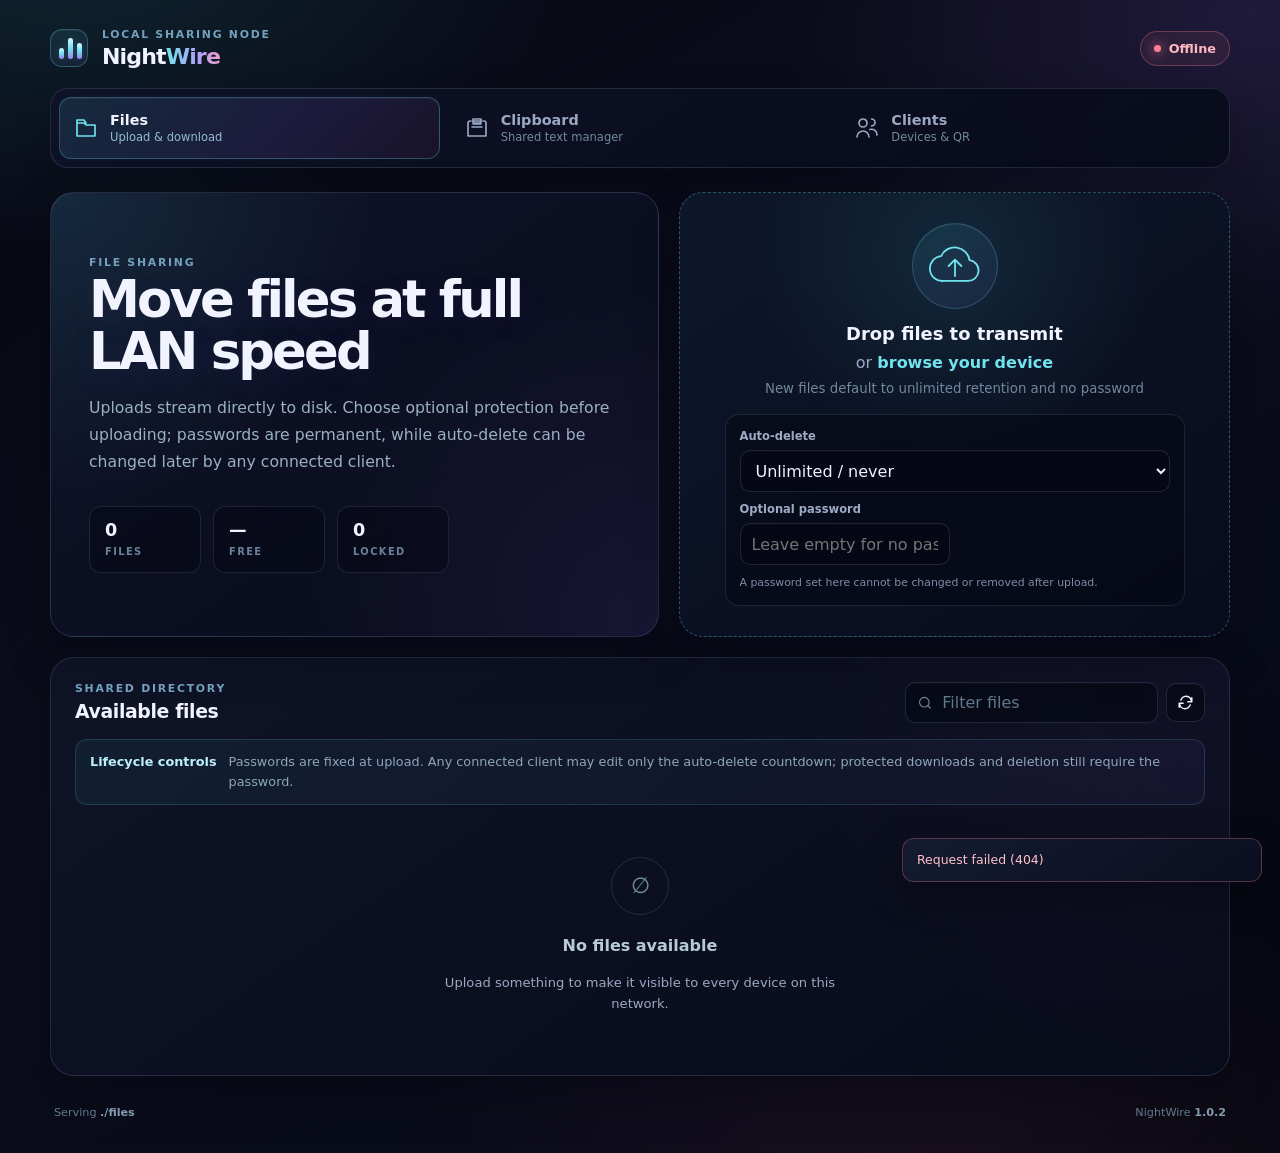
==== static/index.html @ 0b91b559 "initial commit v1.0.2" ====
<!doctype html>
<html lang="en">
<head>
  <meta charset="utf-8">
  <meta name="viewport" content="width=device-width, initial-scale=1, viewport-fit=cover, shrink-to-fit=no">
  <meta name="theme-color" content="#08101c">
  <title>NightWire — Files</title>
  <link rel="stylesheet" href="/static/styles.css?v=1.0.2">
</head>
<body>
  <div class="ambient ambient-one" aria-hidden="true"></div>
  <div class="ambient ambient-two" aria-hidden="true"></div>

  <main class="shell">
    <header class="topbar">
      <a class="brand" href="/files" data-route-link="files" aria-label="NightWire files">
        <div class="brand-mark" aria-hidden="true"><span></span><span></span><span></span></div>
        <div>
          <p class="eyebrow">LOCAL SHARING NODE</p>
          <h1>Night<span>Wire</span></h1>
        </div>
      </a>
      <div class="status-pill"><i></i><span id="statusText">Connecting</span></div>
    </header>

    <nav class="main-navigation" aria-label="NightWire pages">
      <a class="nav-item" href="/files" data-route="files">
        <svg viewBox="0 0 24 24" aria-hidden="true"><path d="M3 7h7l2 2h9v11H3zM3 7V4h7l2 3"></path></svg>
        <span><strong>Files</strong><small>Upload &amp; download</small></span>
      </a>
      <a class="nav-item" href="/clipboard" data-route="clipboard">
        <svg viewBox="0 0 24 24" aria-hidden="true"><path d="M9 5h6m-7 3h8m-9 3h10M8 3h8v4H8zM6 5H5a2 2 0 0 0-2 2v13h18V7a2 2 0 0 0-2-2h-1"></path></svg>
        <span><strong>Clipboard</strong><small>Shared text manager</small></span>
      </a>
      <a class="nav-item" href="/clients" data-route="clients">
        <svg viewBox="0 0 24 24" aria-hidden="true"><path d="M8 11a4 4 0 1 0 0-8 4 4 0 0 0 0 8Zm8.5-1a3.5 3.5 0 1 0 0-7M2 21a6 6 0 0 1 12 0m1-7.5A5.5 5.5 0 0 1 22 19"></path></svg>
        <span><strong>Clients</strong><small>Devices &amp; QR</small></span>
      </a>
    </nav>

    <section id="filesPage" class="page-view" data-page="files" hidden>
      <section class="hero-grid">
        <div class="hero-copy">
          <p class="eyebrow">FILE SHARING</p>
          <h2>Move files at full LAN speed</h2>
          <p class="subtitle">Uploads stream directly to disk. Choose optional protection before uploading; passwords are permanent, while auto-delete can be changed later by any connected client.</p>
          <div class="quick-stats">
            <div><span id="fileCount">0</span><small>FILES</small></div>
            <div><span id="storageFree">—</span><small>FREE</small></div>
            <div><span id="protectedFileCount">0</span><small>LOCKED</small></div>
          </div>
        </div>

        <section id="dropzone" class="dropzone" tabindex="0" aria-label="Upload files">
          <input id="fileInput" type="file" multiple hidden>
          <div class="upload-emblem" aria-hidden="true">
            <svg viewBox="0 0 64 64"><path class="upload-cloud" d="M19.5 48.5h27A11.5 11.5 0 0 0 48 25.6 16.5 16.5 0 0 0 16.7 21 13.8 13.8 0 0 0 19.5 48.5Z"></path><path class="upload-arrow" d="M32 43V25m0 0-7 7m7-7 7 7"></path></svg>
          </div>
          <h3>Drop files to transmit</h3>
          <p>or <button id="browseButton" type="button">browse your device</button></p>
          <small>New files default to unlimited retention and no password</small>
          <div class="creation-options upload-options" data-upload-control>
            <label class="option-field">
              <span>Auto-delete</span>
              <select id="fileExpiryPreset">
                <option value="0" selected>Unlimited / never</option>
                <option value="600">10 minutes</option>
                <option value="1800">30 minutes</option>
                <option value="3600">1 hour</option>
                <option value="21600">6 hours</option>
                <option value="86400">24 hours</option>
                <option value="custom">Custom duration…</option>
              </select>
            </label>
            <label id="fileCustomExpiryWrap" class="custom-duration hidden">
              <input id="fileCustomExpiry" type="number" min="1" max="525600" step="1" value="60" inputmode="numeric">
              <span>minutes</span>
            </label>
            <div class="password-pair">
              <label class="option-field">
                <span>Optional password</span>
                <input id="filePassword" type="password" maxlength="256" autocomplete="new-password" placeholder="Leave empty for no password">
              </label>
              <label id="filePasswordConfirmWrap" class="option-field hidden">
                <span>Confirm password</span>
                <input id="filePasswordConfirm" type="password" maxlength="256" autocomplete="new-password">
              </label>
            </div>
            <small class="immutable-note">A password set here cannot be changed or removed after upload.</small>
          </div>
        </section>
      </section>

      <section id="transferPanel" class="panel transfer-panel hidden">
        <div class="panel-heading">
          <div><p class="eyebrow">ACTIVE TRANSFERS</p><h3>Upload queue</h3></div>
          <span id="queueSummary" class="muted">0 queued</span>
        </div>
        <div id="transferList" class="transfer-list"></div>
      </section>

      <section class="panel library-panel">
        <div class="panel-heading library-heading">
          <div><p class="eyebrow">SHARED DIRECTORY</p><h3>Available files</h3></div>
          <div class="library-actions">
            <label class="search-box">
              <svg viewBox="0 0 24 24" aria-hidden="true"><path d="m21 21-4.3-4.3m2.3-5.2a7.5 7.5 0 1 1-15 0 7.5 7.5 0 0 1 15 0Z"></path></svg>
              <input id="searchInput" type="search" placeholder="Filter files" autocomplete="off">
            </label>
            <button id="refreshButton" class="icon-button" type="button" title="Refresh" aria-label="Refresh files">
              <svg viewBox="0 0 24 24" aria-hidden="true"><path d="M20 6v5h-5M4 18v-5h5M6.1 9A7 7 0 0 1 18 6.5L20 11M4 13l2 4.5A7 7 0 0 0 17.9 15"></path></svg>
            </button>
          </div>
        </div>
        <div class="manager-hint"><strong>Lifecycle controls</strong><span>Passwords are fixed at upload. Any connected client may edit only the auto-delete countdown; protected downloads and deletion still require the password.</span></div>
        <div id="fileList" class="file-list"></div>
        <div id="emptyState" class="empty-state">
          <div class="empty-icon">∅</div><h4>No files available</h4><p>Upload something to make it visible to every device on this network.</p>
        </div>
      </section>
    </section>

    <section id="clipboardPage" class="page-view" data-page="clipboard" hidden>
      <div class="page-intro">
        <div>
          <p class="eyebrow">SHARED CLIPBOARD</p>
          <h2>Text available across every client</h2>
          <p>Shared text defaults to a 10-minute countdown. Choose optional protection before sharing; passwords are permanent, while the countdown remains editable by any connected client.</p>
        </div>
        <span id="clipboardSummary" class="clients-online-badge">0 items</span>
      </div>

      <section class="panel clipboard-panel" aria-labelledby="clipboardTitle">
        <div class="panel-heading clipboard-heading">
          <div><p class="eyebrow">NEW SHARED TEXT</p><h3 id="clipboardTitle">Paste or type something</h3></div>
          <span class="default-note">Default: deletes in 10 minutes</span>
        </div>

        <div id="clipboardRecommendation" class="clipboard-recommendation hidden" role="status">
          <div class="recommendation-icon" aria-hidden="true"><svg viewBox="0 0 24 24"><path d="M9 5h6m-7 3h8m-9 3h10M8 3h8v4H8zM6 5H5a2 2 0 0 0-2 2v13h18V7a2 2 0 0 0-2-2h-1"></path></svg></div>
          <div class="recommendation-copy"><strong>Copied text detected</strong><p id="clipboardRecommendationPreview"></p></div>
          <div class="recommendation-actions"><button id="dismissClipboardButton" class="text-button" type="button">Dismiss</button><button id="shareDetectedClipboardButton" class="primary-button compact" type="button">Share it</button></div>
        </div>

        <div class="clipboard-workspace">
          <label class="clipboard-compose">
            <span>Text to share</span>
            <textarea id="clipboardInput" rows="7" maxlength="32768" placeholder="Paste text here, then share it with every NightWire browser…"></textarea>
            <small id="clipboardCharacterCount">0 / 32,768</small>
          </label>
          <div class="clipboard-controls">
            <button id="watchClipboardButton" class="secondary-button" type="button">
              <svg viewBox="0 0 24 24" aria-hidden="true"><path d="M12 5c5.5 0 9 7 9 7s-3.5 7-9 7-9-7-9-7 3.5-7 9-7Zm0 4a3 3 0 1 0 0 6 3 3 0 0 0 0-6Z"></path></svg>
              Watch my clipboard
            </button>
            <p id="clipboardWatchHint">Paste anywhere on this page and NightWire will suggest sharing it. Automatic watching needs browser permission and may require HTTPS or localhost.</p>
            <div class="creation-options clipboard-options">
              <label class="option-field">
                <span>Auto-delete</span>
                <select id="clipboardExpiryPreset">
                  <option value="300">5 minutes</option>
                  <option value="600" selected>10 minutes</option>
                  <option value="1800">30 minutes</option>
                  <option value="3600">1 hour</option>
                  <option value="21600">6 hours</option>
                  <option value="86400">24 hours</option>
                  <option value="0">Unlimited / never</option>
                  <option value="custom">Custom duration…</option>
                </select>
              </label>
              <label id="clipboardCustomExpiryWrap" class="custom-duration hidden">
                <input id="clipboardCustomExpiry" type="number" min="1" max="525600" step="1" value="10" inputmode="numeric">
                <span>minutes</span>
              </label>
              <div class="password-pair">
                <label class="option-field">
                  <span>Optional password</span>
                  <input id="clipboardPassword" type="password" maxlength="256" autocomplete="new-password" placeholder="Leave empty for no password">
                </label>
                <label id="clipboardPasswordConfirmWrap" class="option-field hidden">
                  <span>Confirm password</span>
                  <input id="clipboardPasswordConfirm" type="password" maxlength="256" autocomplete="new-password">
                </label>
              </div>
              <small class="immutable-note">A password set here cannot be changed or removed after sharing.</small>
            </div>
            <button id="shareClipboardButton" class="primary-button" type="button" disabled>Share text</button>
          </div>
        </div>
      </section>

      <section class="panel clipboard-history-panel">
        <div class="panel-heading">
          <div><p class="eyebrow">CLIPBOARD MANAGER</p><h3>Recent shared text</h3></div>
          <span class="muted">Newest first</span>
        </div>
        <div class="manager-hint"><strong>Lifecycle controls</strong><span>Passwords are fixed when text is shared. Any connected client may edit only the auto-delete countdown; protected access and deletion still require the password.</span></div>
        <div id="clipboardList" class="clipboard-list" aria-live="polite"></div>
        <div id="clipboardEmptyState" class="empty-state clipboard-empty-state">
          <div class="empty-icon">⌘</div><h4>The shared clipboard is empty</h4><p>Share text above to make it available to connected devices.</p>
        </div>
      </section>
    </section>

    <section id="clientsPage" class="page-view" data-page="clients" hidden>
      <div class="page-intro">
        <div><p class="eyebrow">CLIENT MANAGEMENT</p><h2>Connect and monitor your devices</h2><p>Open NightWire from another device on the same network, or scan the QR code below.</p></div>
        <span id="clientsOnlineBadge" class="clients-online-badge">1 online</span>
      </div>

      <section class="connection-card" aria-label="Network connection address">
        <div class="connection-icon" aria-hidden="true"><svg viewBox="0 0 24 24"><path d="M5 16.5a10 10 0 0 1 14 0M8.5 13a5.2 5.2 0 0 1 7 0M12 19.2h.01"></path></svg></div>
        <div class="connection-copy"><span class="eyebrow">CONNECT FROM ANOTHER DEVICE</span><strong id="networkAddress" title="Detecting network address">Detecting…</strong><span id="networkAlternates" class="network-alternates hidden"></span></div>
        <div class="connection-actions"><button id="copyAddressButton" class="connection-button" type="button" disabled>Copy address</button></div>
      </section>

      <div class="clients-layout">
        <section class="panel qr-connect-panel" aria-labelledby="qrConnectTitle">
          <div class="panel-heading"><div><p class="eyebrow">NEW CONNECTION</p><h3 id="qrConnectTitle">Scan to open NightWire</h3></div><span class="muted">Same LAN required</span></div>
          <div class="inline-qr-content">
            <div class="qr-frame inline-qr-frame"><img id="qrImage" alt="QR code for the NightWire network address"><div id="qrLoading" class="qr-loading">Generating QR code…</div></div>
            <div class="inline-qr-copy"><p>Use a phone camera or QR scanner. The device must be connected to the same Wi-Fi, hotspot, or Ethernet network.</p><strong id="qrAddress" class="qr-address">Detecting…</strong><button id="copyQrAddressButton" class="qr-copy-button" type="button" disabled>Copy connection address</button></div>
          </div>
        </section>

        <section class="panel devices-panel" aria-labelledby="devicesTitle">
          <div class="panel-heading"><div><p class="eyebrow">ONLINE DEVICES</p><h3 id="devicesTitle">Connected to this server</h3></div><span id="deviceSummary" class="muted">1 online</span></div>
          <div id="deviceList" class="device-list" aria-live="polite"></div>
        </section>
      </div>
    </section>

    <footer><span>Serving <strong id="serverDirectory">./files</strong></span><span>NightWire <strong id="versionText">1.0.2</strong></span></footer>
  </main>

  <div id="settingsModal" class="modal-backdrop hidden" role="presentation">
    <section class="modal-card countdown-card" role="dialog" aria-modal="true" aria-labelledby="settingsTitle">
      <div class="modal-heading">
        <div><p class="eyebrow">AUTO-DELETE</p><h3 id="settingsTitle">Edit countdown</h3><p id="settingsSubtitle"></p></div>
        <button id="closeSettingsButton" class="modal-close" type="button" aria-label="Close countdown editor">×</button>
      </div>
      <form id="settingsForm">
        <fieldset class="settings-section">
          <legend>Retention</legend>
          <label class="field-label" for="settingsExpiryPreset">Delete item</label>
          <select id="settingsExpiryPreset">
            <option value="keep">Keep current setting</option>
            <option value="300">5 minutes from now</option>
            <option value="600">10 minutes from now</option>
            <option value="1800">30 minutes from now</option>
            <option value="3600">1 hour from now</option>
            <option value="21600">6 hours from now</option>
            <option value="86400">24 hours from now</option>
            <option value="0">Unlimited / never</option>
            <option value="custom">Custom duration…</option>
          </select>
          <label id="settingsCustomExpiryWrap" class="custom-duration hidden">
            <input id="settingsCustomExpiry" type="number" min="1" max="525600" step="1" value="10" inputmode="numeric">
            <span>minutes from now</span>
          </label>
          <small id="settingsExpiryStatus" class="field-help"></small>
          <small class="field-help">This countdown can be changed by any connected client. Password protection is permanent and is not exposed here.</small>
        </fieldset>
        <div class="modal-actions"><button id="cancelSettingsButton" class="secondary-button" type="button">Cancel</button><button id="saveSettingsButton" class="primary-button" type="submit">Save countdown</button></div>
      </form>
    </section>
  </div>

  <div id="passwordModal" class="modal-backdrop hidden" role="presentation">
    <section class="modal-card password-card" role="dialog" aria-modal="true" aria-labelledby="passwordTitle">
      <div class="modal-heading"><div><p class="eyebrow">PASSWORD REQUIRED</p><h3 id="passwordTitle">Unlock item</h3><p id="passwordSubtitle"></p></div><button id="closePasswordButton" class="modal-close" type="button" aria-label="Close password prompt">×</button></div>
      <form id="passwordForm">
        <label class="form-field"><span>Password</span><input id="passwordInput" type="password" maxlength="256" autocomplete="current-password" required></label>
        <div class="modal-actions"><button id="cancelPasswordButton" class="secondary-button" type="button">Cancel</button><button id="submitPasswordButton" class="primary-button" type="submit">Continue</button></div>
      </form>
    </section>
  </div>

  <div id="toastRegion" class="toast-region" aria-live="polite" aria-atomic="true"></div>
  <script src="/static/app.js?v=1.0.2" defer></script>
</body>
</html>
---- static/styles.css ----
:root {
  color-scheme: dark;
  --bg: #08101c;
  --bg-deep: #050a12;
  --panel: rgba(12, 23, 39, 0.88);
  --panel-strong: rgba(14, 28, 47, 0.97);
  --panel-soft: rgba(21, 37, 58, 0.66);
  --line: rgba(144, 172, 205, 0.17);
  --line-strong: rgba(115, 213, 255, 0.32);
  --text: #eef7ff;
  --muted: #8fa7bd;
  --cyan: #64d8ff;
  --cyan-strong: #1bbbed;
  --cyan-dim: rgba(100, 216, 255, 0.12);
  --green: #6ee7b7;
  --amber: #f8c86b;
  --red: #ff7f91;
  --shadow: 0 26px 80px rgba(0, 0, 0, 0.38);
  --radius-xl: 24px;
  --radius-lg: 18px;
  --radius-md: 13px;
  --radius-sm: 9px;
  --mono: "SFMono-Regular", Consolas, "Liberation Mono", monospace;
  --sans: Inter, ui-sans-serif, system-ui, -apple-system, BlinkMacSystemFont, "Segoe UI", sans-serif;
}

* { box-sizing: border-box; }
html {
  min-height: 100%;
  width: 100%;
  max-width: 100%;
  overflow-x: hidden;
  background: var(--bg);
}
body {
  min-height: 100vh;
  width: 100%;
  max-width: 100%;
  margin: 0;
  overflow-x: hidden;
  font-family: var(--sans);
  color: var(--text);
  background:
    radial-gradient(circle at 20% 0%, rgba(22, 111, 157, 0.14), transparent 34rem),
    linear-gradient(145deg, #07101c 0%, #091421 48%, #07101a 100%);
}
button, input, textarea, select { font: inherit; }
button, a { -webkit-tap-highlight-color: transparent; }
button { color: inherit; }
a { color: inherit; }
svg { display: block; }
img, svg, canvas { max-width: 100%; }
.shell, .page-view, .hero-grid, .panel, .dropzone, .main-navigation { min-width: 0; max-width: 100%; }
.hidden { display: none !important; }
[hidden] { display: none !important; }

.ambient {
  position: absolute;
  z-index: -1;
  width: 34rem;
  height: 34rem;
  border-radius: 50%;
  filter: none;
  opacity: 0.14;
  pointer-events: none;
}
.ambient-one { top: 0; left: 0; background: #1bbbed; }
.ambient-two { right: 0; bottom: 0; background: #235fa5; }

.shell { width: min(1180px, calc(100% - 32px)); margin: 0 auto; padding: 28px 0 34px; }
.topbar { display: flex; align-items: center; justify-content: space-between; gap: 24px; margin-bottom: 20px; }
.brand { display: inline-flex; align-items: center; gap: 14px; text-decoration: none; }
.brand-mark {
  display: grid;
  grid-template-columns: repeat(3, 5px);
  align-items: end;
  gap: 4px;
  width: 38px;
  height: 38px;
  padding: 8px;
  border: 1px solid rgba(100, 216, 255, 0.35);
  border-radius: 12px;
  background: rgba(100, 216, 255, 0.08);
  box-shadow: inset 0 0 22px rgba(100, 216, 255, 0.06);
}
.brand-mark span { border-radius: 5px; background: linear-gradient(180deg, #8ee7ff, #1bbbed); box-shadow: 0 0 10px rgba(100, 216, 255, 0.35); }
.brand-mark span:nth-child(1) { height: 11px; }
.brand-mark span:nth-child(2) { height: 21px; }
.brand-mark span:nth-child(3) { height: 16px; }
.eyebrow { margin: 0 0 5px; color: #73a1bd; font-size: 0.68rem; font-weight: 800; letter-spacing: 0.16em; text-transform: uppercase; }
.brand h1 { margin: 0; font-size: 1.38rem; line-height: 1; letter-spacing: -0.04em; }
.brand h1 span { color: var(--cyan); }
.status-pill { display: inline-flex; align-items: center; gap: 8px; padding: 9px 13px; border: 1px solid rgba(110, 231, 183, 0.25); border-radius: 999px; background: rgba(110, 231, 183, 0.08); color: #aef4d7; font-size: 0.8rem; font-weight: 750; }
.status-pill i { width: 7px; height: 7px; border-radius: 50%; background: var(--green); box-shadow: 0 0 12px var(--green); }
.status-pill.offline { border-color: rgba(255, 127, 145, 0.3); background: rgba(255, 127, 145, 0.08); color: #ffb7c1; }
.status-pill.offline i { background: var(--red); box-shadow: 0 0 12px var(--red); }

.main-navigation {
  display: grid;
  grid-template-columns: repeat(3, 1fr);
  gap: 10px;
  margin-bottom: 24px;
  padding: 8px;
  border: 1px solid var(--line);
  border-radius: 18px;
  background: rgba(8, 17, 29, 0.78);
  box-shadow: 0 18px 54px rgba(0, 0, 0, 0.22);
  backdrop-filter: none;
}
.nav-item { display: flex; align-items: center; gap: 12px; min-height: 62px; padding: 10px 14px; border: 1px solid transparent; border-radius: 12px; color: var(--muted); text-decoration: none; transition: 160ms ease; }
.nav-item:hover { color: var(--text); background: rgba(255, 255, 255, 0.025); }
.nav-item.active { border-color: rgba(100, 216, 255, 0.26); background: linear-gradient(145deg, rgba(100, 216, 255, 0.13), rgba(31, 72, 105, 0.15)); color: var(--text); box-shadow: inset 0 0 24px rgba(100, 216, 255, 0.04); }
.nav-item svg { width: 24px; height: 24px; flex: 0 0 auto; fill: none; stroke: currentColor; stroke-width: 1.65; stroke-linecap: round; stroke-linejoin: round; }
.nav-item span { display: grid; gap: 2px; }
.nav-item strong { font-size: 0.9rem; }
.nav-item small { color: #72899d; font-size: 0.72rem; }
.nav-item.active svg { color: var(--cyan); }
.nav-item.active small { color: #91bdd0; }

.page-view { animation: none; }

.hero-grid { display: grid; grid-template-columns: minmax(0, 1.05fr) minmax(360px, 0.95fr); gap: 20px; align-items: stretch; margin-bottom: 20px; }
.hero-copy { display: flex; flex-direction: column; justify-content: center; min-height: 300px; padding: 36px 38px; border: 1px solid var(--line); border-radius: var(--radius-xl); background: linear-gradient(145deg, rgba(14, 30, 49, 0.92), rgba(9, 19, 33, 0.84)); box-shadow: var(--shadow); }
.hero-copy h2, .page-intro h2 { margin: 0; max-width: 690px; font-size: clamp(2rem, 4vw, 3.65rem); line-height: 1.01; letter-spacing: -0.055em; }
.hero-copy .subtitle, .page-intro p { max-width: 690px; margin: 18px 0 0; color: #9ab0c3; font-size: 0.98rem; line-height: 1.72; }
.quick-stats { display: flex; gap: 12px; margin-top: 30px; }
.quick-stats div { min-width: 112px; padding: 13px 15px; border: 1px solid rgba(144, 172, 205, 0.14); border-radius: 12px; background: rgba(5, 13, 24, 0.38); }
.quick-stats span { display: block; color: var(--text); font-size: 1.1rem; font-weight: 800; }
.quick-stats small { color: #688198; font-size: 0.62rem; font-weight: 850; letter-spacing: 0.14em; }

.dropzone { display: flex; flex-direction: column; align-items: center; justify-content: center; min-height: 300px; padding: 30px; border: 1px dashed rgba(100, 216, 255, 0.38); border-radius: var(--radius-xl); outline: none; background: linear-gradient(145deg, rgba(13, 30, 48, 0.75), rgba(7, 17, 29, 0.7)); text-align: center; cursor: pointer; transition: 160ms ease; box-shadow: var(--shadow); }
.dropzone:hover, .dropzone:focus-visible, .dropzone.dragging { border-color: rgba(100, 216, 255, 0.76); background: rgba(18, 44, 67, 0.76); transform: translateY(-2px); }
.upload-emblem { display: grid; place-items: center; width: 86px; height: 86px; margin-bottom: 14px; border: 1px solid rgba(100, 216, 255, 0.22); border-radius: 50%; background: rgba(100, 216, 255, 0.06); }
.upload-emblem svg { width: 58px; height: 58px; fill: none; stroke: var(--cyan); stroke-width: 2; stroke-linecap: round; stroke-linejoin: round; }
.dropzone h3 { margin: 0; font-size: 1.12rem; }
.dropzone p { margin: 9px 0; color: var(--muted); }
.dropzone button { padding: 0; border: 0; background: none; color: var(--cyan); font-weight: 800; cursor: pointer; }
.dropzone small { color: #70889d; }

.panel { margin-bottom: 20px; padding: 24px; border: 1px solid var(--line); border-radius: var(--radius-xl); background: var(--panel); box-shadow: var(--shadow); backdrop-filter: none; }
.panel-heading { display: flex; align-items: flex-start; justify-content: space-between; gap: 18px; margin-bottom: 18px; }
.panel-heading h3 { margin: 0; font-size: 1.18rem; letter-spacing: -0.02em; }
.muted { color: var(--muted); font-size: 0.8rem; }
.default-note { display: inline-flex; align-items: center; padding: 7px 10px; border: 1px solid rgba(248, 200, 107, 0.22); border-radius: 999px; background: rgba(248, 200, 107, 0.07); color: #f5d99d; font-size: 0.72rem; font-weight: 750; }
.manager-hint { display: flex; align-items: flex-start; gap: 12px; margin: -2px 0 16px; padding: 12px 14px; border: 1px solid rgba(100, 216, 255, 0.12); border-radius: 12px; background: rgba(100, 216, 255, 0.045); color: #8da7ba; font-size: 0.8rem; line-height: 1.55; }
.manager-hint strong { flex: 0 0 auto; color: #bdefff; }

.library-heading { align-items: center; }
.library-actions { display: flex; align-items: center; gap: 8px; }
.search-box { display: flex; align-items: center; gap: 8px; min-width: 220px; padding: 9px 11px; border: 1px solid var(--line); border-radius: 10px; background: rgba(4, 12, 22, 0.48); }
.search-box svg { width: 17px; height: 17px; fill: none; stroke: #6f8aa2; stroke-width: 1.8; stroke-linecap: round; }
.search-box input { width: 100%; border: 0; outline: 0; background: transparent; color: var(--text); }
.search-box input::placeholder { color: #60788d; }
.icon-button { display: grid; place-items: center; width: 39px; height: 39px; border: 1px solid var(--line); border-radius: 10px; background: rgba(4, 12, 22, 0.48); cursor: pointer; }
.icon-button:hover { border-color: var(--line-strong); color: var(--cyan); }
.icon-button svg { width: 19px; height: 19px; fill: none; stroke: currentColor; stroke-width: 1.8; stroke-linecap: round; stroke-linejoin: round; }

.file-list, .transfer-list, .clipboard-list, .device-list { display: grid; gap: 10px; }
.file-row { display: grid; grid-template-columns: auto minmax(0, 1fr) auto; align-items: center; gap: 14px; padding: 14px; border: 1px solid rgba(144, 172, 205, 0.12); border-radius: 14px; background: rgba(5, 14, 25, 0.48); }
.file-row:hover { border-color: rgba(100, 216, 255, 0.22); }
.file-icon { display: grid; place-items: center; width: 47px; height: 47px; border: 1px solid rgba(100, 216, 255, 0.18); border-radius: 12px; background: rgba(100, 216, 255, 0.07); color: var(--cyan); font-family: var(--mono); font-size: 0.68rem; font-weight: 850; text-transform: uppercase; }
.file-meta { min-width: 0; }
.file-meta strong { display: block; overflow: hidden; color: #e8f5ff; font-size: 0.9rem; text-overflow: ellipsis; white-space: nowrap; }
.file-detail, .item-status-line { display: flex; flex-wrap: wrap; gap: 7px 12px; margin-top: 6px; color: #758da1; font-size: 0.73rem; }
.item-status-line { align-items: center; }
.file-actions, .clipboard-item-buttons { display: flex; flex-wrap: wrap; justify-content: flex-end; gap: 7px; }
.action-button, .primary-button, .secondary-button, .text-button, .connection-button, .qr-copy-button { border: 0; border-radius: 10px; cursor: pointer; font-weight: 800; transition: 150ms ease; }
.action-button { padding: 8px 10px; border: 1px solid var(--line); background: rgba(255, 255, 255, 0.025); color: #b4c9d8; font-size: 0.73rem; }
.action-button:hover { border-color: var(--line-strong); color: var(--text); }
.action-button.primary-action { border-color: rgba(100, 216, 255, 0.24); background: rgba(100, 216, 255, 0.1); color: #bdefff; }
.action-button.danger-action { color: #ff9dab; }
.action-button.danger-action:hover { border-color: rgba(255, 127, 145, 0.3); background: rgba(255, 127, 145, 0.07); }
.status-badge { display: inline-flex; align-items: center; gap: 5px; padding: 4px 7px; border: 1px solid rgba(144, 172, 205, 0.16); border-radius: 999px; background: rgba(255, 255, 255, 0.025); color: #91a9bb; font-size: 0.67rem; font-weight: 760; }
.status-badge.locked { border-color: rgba(248, 200, 107, 0.24); background: rgba(248, 200, 107, 0.07); color: #f8d692; }
.status-badge.expiring { border-color: rgba(100, 216, 255, 0.2); background: rgba(100, 216, 255, 0.06); color: #a7eaff; }
.status-badge.unlimited { color: #7f9aad; }

.empty-state { display: grid; place-items: center; min-height: 230px; padding: 32px; color: var(--muted); text-align: center; }
.empty-state .empty-icon { display: grid; place-items: center; width: 58px; height: 58px; margin-bottom: 12px; border: 1px solid var(--line); border-radius: 50%; color: #6e8ca3; font-family: var(--mono); font-size: 1.35rem; }
.empty-state h4 { margin: 0; color: #b7cad8; }
.empty-state p { max-width: 430px; margin: 8px 0 0; font-size: 0.82rem; line-height: 1.6; }

.transfer-item { display: grid; grid-template-columns: minmax(0, 1fr) auto; gap: 12px; padding: 13px 14px; border: 1px solid var(--line); border-radius: 12px; background: rgba(5, 14, 25, 0.5); }
.transfer-main { min-width: 0; }
.transfer-title { display: flex; justify-content: space-between; gap: 12px; font-size: 0.78rem; }
.transfer-title strong { overflow: hidden; text-overflow: ellipsis; white-space: nowrap; }
.transfer-title span { color: #89a2b6; }
.progress-track { height: 5px; margin-top: 10px; overflow: hidden; border-radius: 99px; background: rgba(255, 255, 255, 0.07); }
.progress-bar { height: 100%; width: 0; border-radius: inherit; background: linear-gradient(90deg, #1bbbed, #78e5ff); transition: width 120ms linear; }
.transfer-cancel { align-self: center; padding: 7px 9px; border: 1px solid rgba(255, 127, 145, 0.2); border-radius: 9px; background: rgba(255, 127, 145, 0.06); color: #ff9cac; cursor: pointer; font-size: 0.72rem; font-weight: 800; }

.page-intro { display: flex; align-items: flex-end; justify-content: space-between; gap: 20px; margin-bottom: 20px; padding: 36px 38px; border: 1px solid var(--line); border-radius: var(--radius-xl); background: linear-gradient(145deg, rgba(14, 30, 49, 0.92), rgba(9, 19, 33, 0.84)); box-shadow: var(--shadow); }
.clients-online-badge { flex: 0 0 auto; padding: 9px 12px; border: 1px solid rgba(100, 216, 255, 0.2); border-radius: 999px; background: rgba(100, 216, 255, 0.07); color: #b9ecff; font-size: 0.78rem; font-weight: 800; }

.clipboard-workspace { display: grid; grid-template-columns: minmax(0, 1.45fr) minmax(240px, 0.55fr); gap: 16px; }
.clipboard-compose { position: relative; display: grid; gap: 8px; }
.clipboard-compose > span, .field-label, .form-field > span { color: #aec2d1; font-size: 0.78rem; font-weight: 800; }
.clipboard-compose textarea, select, .form-field input, .custom-duration input { width: 100%; border: 1px solid var(--line); border-radius: 12px; outline: none; background: rgba(4, 12, 22, 0.55); color: var(--text); }
.clipboard-compose textarea { min-height: 176px; resize: vertical; padding: 14px; line-height: 1.56; }
.clipboard-compose textarea:focus, select:focus, .form-field input:focus, .custom-duration input:focus { border-color: rgba(100, 216, 255, 0.45); box-shadow: 0 0 0 3px rgba(100, 216, 255, 0.08); }
.clipboard-compose small { position: absolute; right: 11px; bottom: 9px; padding: 3px 5px; border-radius: 5px; background: rgba(4, 12, 22, 0.78); color: #6d879b; font-size: 0.67rem; }
.clipboard-controls { display: flex; flex-direction: column; align-items: stretch; gap: 11px; padding-top: 24px; }
.clipboard-controls p { margin: 0; color: #71899e; font-size: 0.74rem; line-height: 1.55; }
.primary-button { padding: 11px 15px; background: linear-gradient(135deg, #5fd7ff, #19b4e8); color: #041019; box-shadow: 0 10px 24px rgba(27, 187, 237, 0.18); }
.primary-button:hover { transform: translateY(-1px); filter: brightness(1.07); }
.primary-button:disabled { cursor: not-allowed; opacity: 0.42; transform: none; }
.primary-button.compact { padding: 8px 11px; font-size: 0.75rem; }
.secondary-button { padding: 10px 13px; border: 1px solid var(--line); background: rgba(255, 255, 255, 0.025); color: #b6cad9; }
.secondary-button:hover { border-color: var(--line-strong); color: var(--text); }
.secondary-button.watching { border-color: rgba(110, 231, 183, 0.28); background: rgba(110, 231, 183, 0.08); color: #aff0d6; }
.secondary-button svg { display: inline-block; width: 17px; height: 17px; margin-right: 6px; vertical-align: -3px; fill: none; stroke: currentColor; stroke-width: 1.8; stroke-linecap: round; stroke-linejoin: round; }
.text-button { padding: 7px 9px; background: transparent; color: #8da6b9; }
.text-button:hover { color: var(--text); }

.clipboard-recommendation { display: grid; grid-template-columns: auto minmax(0, 1fr) auto; align-items: center; gap: 12px; margin-bottom: 16px; padding: 12px; border: 1px solid rgba(100, 216, 255, 0.22); border-radius: 13px; background: rgba(100, 216, 255, 0.07); }
.recommendation-icon { display: grid; place-items: center; width: 38px; height: 38px; border-radius: 10px; background: rgba(100, 216, 255, 0.08); color: var(--cyan); }
.recommendation-icon svg { width: 21px; height: 21px; fill: none; stroke: currentColor; stroke-width: 1.7; stroke-linecap: round; stroke-linejoin: round; }
.recommendation-copy { min-width: 0; }
.recommendation-copy strong { font-size: 0.78rem; }
.recommendation-copy p { overflow: hidden; margin: 3px 0 0; color: #8ca5b7; font-size: 0.72rem; text-overflow: ellipsis; white-space: nowrap; }
.recommendation-actions { display: flex; align-items: center; gap: 4px; }

.clipboard-item { padding: 15px; border: 1px solid rgba(144, 172, 205, 0.12); border-radius: 14px; background: rgba(5, 14, 25, 0.48); }
.clipboard-item.own-item { border-color: rgba(100, 216, 255, 0.17); }
.clipboard-item-head { display: flex; justify-content: space-between; gap: 12px; }
.clipboard-item-meta { min-width: 0; }
.clipboard-item-meta strong { color: #b9ccda; font-size: 0.78rem; }
.clipboard-item-meta small { display: block; margin-top: 3px; color: #678197; font-size: 0.68rem; }
.clipboard-text { margin: 12px 0; padding: 13px; overflow: auto; border: 1px solid rgba(144, 172, 205, 0.1); border-radius: 11px; background: rgba(1, 7, 14, 0.42); color: #dcecf7; font-family: var(--mono); font-size: 0.78rem; line-height: 1.6; white-space: pre-wrap; word-break: break-word; }
.clipboard-locked { display: flex; align-items: center; gap: 12px; margin: 12px 0; padding: 15px; border: 1px dashed rgba(248, 200, 107, 0.25); border-radius: 11px; background: rgba(248, 200, 107, 0.045); color: #bca984; }
.clipboard-lock-icon { display: grid; place-items: center; width: 39px; height: 39px; border-radius: 10px; background: rgba(248, 200, 107, 0.08); color: #f2cd82; font-size: 1rem; }
.clipboard-locked strong { display: block; color: #f2d598; font-size: 0.82rem; }
.clipboard-locked small { display: block; margin-top: 3px; color: #8f8169; }
.clipboard-item-footer { display: flex; align-items: center; justify-content: space-between; gap: 12px; }
.clipboard-item-status { display: flex; flex-wrap: wrap; gap: 7px; }

.connection-card { display: grid; grid-template-columns: auto minmax(0, 1fr) auto; align-items: center; gap: 16px; margin-bottom: 20px; padding: 18px; border: 1px solid rgba(100, 216, 255, 0.2); border-radius: 18px; background: rgba(100, 216, 255, 0.055); }
.connection-icon { display: grid; place-items: center; width: 48px; height: 48px; border: 1px solid rgba(100, 216, 255, 0.18); border-radius: 13px; color: var(--cyan); }
.connection-icon svg { width: 24px; height: 24px; fill: none; stroke: currentColor; stroke-width: 1.8; stroke-linecap: round; }
.connection-copy { min-width: 0; }
.connection-copy strong { display: block; overflow: hidden; color: #dff5ff; font-family: var(--mono); font-size: 0.95rem; text-overflow: ellipsis; white-space: nowrap; }
.network-alternates { display: block; margin-top: 4px; color: #6f899d; font-size: 0.7rem; }
.connection-button, .qr-copy-button { padding: 10px 12px; border: 1px solid rgba(100, 216, 255, 0.22); background: rgba(100, 216, 255, 0.08); color: #bdefff; }
.connection-button:disabled, .qr-copy-button:disabled { opacity: 0.4; }
.clients-layout { display: grid; grid-template-columns: minmax(360px, 0.78fr) minmax(0, 1.22fr); gap: 20px; }
.inline-qr-content { display: grid; grid-template-columns: 170px minmax(0, 1fr); gap: 20px; align-items: center; }
.qr-frame { position: relative; display: grid; place-items: center; min-height: 170px; padding: 10px; border: 1px solid var(--line); border-radius: 16px; background: #fff; }
.qr-frame img { width: 100%; height: auto; opacity: 0; }
.qr-frame img.loaded { opacity: 1; }
.qr-loading { position: absolute; inset: 0; display: grid; place-items: center; padding: 12px; color: #536574; font-size: 0.72rem; text-align: center; }
.inline-qr-copy p { margin: 0 0 14px; color: #879fb1; font-size: 0.8rem; line-height: 1.6; }
.qr-address { display: block; overflow: hidden; margin-bottom: 12px; color: #d4f3ff; font-family: var(--mono); font-size: 0.75rem; text-overflow: ellipsis; white-space: nowrap; }
.device-card { display: grid; grid-template-columns: auto minmax(0, 1fr); gap: 12px; padding: 13px; border: 1px solid var(--line); border-radius: 13px; background: rgba(5, 14, 25, 0.48); }
.device-card.server-device { border-color: rgba(100, 216, 255, 0.18); }
.device-icon { display: grid; place-items: center; width: 42px; height: 42px; border: 1px solid rgba(100, 216, 255, 0.16); border-radius: 11px; background: rgba(100, 216, 255, 0.06); color: var(--cyan); font-weight: 900; }
.device-meta { min-width: 0; }
.device-title { display: flex; align-items: center; justify-content: space-between; gap: 10px; }
.device-title strong { overflow: hidden; font-size: 0.82rem; text-overflow: ellipsis; white-space: nowrap; }
.device-title span { flex: 0 0 auto; color: #8eb5c8; font-size: 0.66rem; }
.device-title span.this-device { color: #9eebcb; }
.device-meta small { display: block; margin-top: 4px; color: #6f889b; font-size: 0.69rem; }

.modal-backdrop { position: fixed; z-index: 100; inset: 0; display: grid; place-items: center; padding: 20px; background: rgba(1, 6, 12, 0.74); backdrop-filter: none; }
.modal-card { width: min(580px, 100%); max-height: calc(100vh - 40px); overflow: auto; padding: 22px; border: 1px solid rgba(100, 216, 255, 0.22); border-radius: 20px; background: #0c1828; box-shadow: 0 32px 100px rgba(0, 0, 0, 0.56); }
.password-card { width: min(430px, 100%); }
.modal-heading { display: flex; align-items: flex-start; justify-content: space-between; gap: 18px; margin-bottom: 18px; }
.modal-heading h3 { margin: 0; font-size: 1.25rem; }
.modal-heading p:not(.eyebrow) { margin: 7px 0 0; overflow-wrap: anywhere; color: #8098aa; font-size: 0.77rem; line-height: 1.5; }
.modal-close { display: grid; place-items: center; width: 34px; height: 34px; border: 1px solid var(--line); border-radius: 10px; background: rgba(255, 255, 255, 0.025); color: #9cb2c2; cursor: pointer; font-size: 1.25rem; }
.settings-section { display: grid; gap: 10px; margin: 0 0 14px; padding: 15px; border: 1px solid var(--line); border-radius: 14px; }
.settings-section legend { padding: 0 7px; color: #d8e8f3; font-size: 0.83rem; font-weight: 850; }
select { min-height: 42px; padding: 9px 11px; }
.form-field { display: grid; gap: 7px; }
.form-field input { min-height: 42px; padding: 9px 11px; }
.custom-duration { display: grid; grid-template-columns: minmax(0, 1fr) auto; align-items: center; gap: 9px; }
.custom-duration input { min-height: 42px; padding: 9px 11px; }
.custom-duration span { color: #879eaf; font-size: 0.76rem; }
.field-help { color: #6f879a; font-size: 0.7rem; line-height: 1.5; }
.modal-actions { display: flex; justify-content: flex-end; gap: 9px; margin-top: 18px; }
body.modal-open { overflow: hidden; }

.toast-region { position: fixed; z-index: 200; right: 18px; bottom: 18px; display: grid; gap: 8px; width: min(360px, calc(100% - 36px)); }
.toast { padding: 12px 14px; border: 1px solid rgba(100, 216, 255, 0.22); border-radius: 12px; background: #102136; color: #cdefff; box-shadow: 0 16px 40px rgba(0, 0, 0, 0.35); font-size: 0.78rem; line-height: 1.45; }
.toast.success { border-color: rgba(110, 231, 183, 0.26); color: #bdf4dc; }
.toast.error { border-color: rgba(255, 127, 145, 0.3); color: #ffc0c8; }

footer { display: flex; justify-content: space-between; gap: 16px; padding: 10px 4px 0; color: #62798e; font-size: 0.7rem; }
footer strong { color: #829bb0; font-weight: 750; }

@media (max-width: 900px) {
  .hero-grid, .clients-layout { grid-template-columns: 1fr; }
  .hero-copy { min-height: auto; }
  .clipboard-workspace { grid-template-columns: 1fr; }
  .clipboard-controls { padding-top: 0; }
  .page-intro { align-items: flex-start; }
}

@media (max-width: 680px) {
  .shell { width: min(100% - 20px, 1180px); padding-top: 16px; }
  .topbar { margin-bottom: 14px; }
  .main-navigation { gap: 5px; padding: 5px; border-radius: 15px; }
  .nav-item { justify-content: center; min-height: 56px; padding: 8px; }
  .nav-item span { display: none; }
  .nav-item svg { width: 23px; height: 23px; }
  .hero-copy, .page-intro { padding: 25px 22px; border-radius: 19px; }
  .hero-copy h2, .page-intro h2 { font-size: 2.2rem; }
  .quick-stats { display: grid; grid-template-columns: repeat(3, 1fr); gap: 7px; }
  .quick-stats div { min-width: 0; padding: 10px; }
  .quick-stats span { font-size: 0.92rem; }
  .dropzone { min-height: 250px; border-radius: 19px; }
  .panel { padding: 18px; border-radius: 19px; }
  .panel-heading, .library-heading, .clipboard-item-head, .clipboard-item-footer { align-items: flex-start; flex-direction: column; }
  .library-actions { width: 100%; }
  .search-box { flex: 1; min-width: 0; }
  .file-row { grid-template-columns: auto minmax(0, 1fr); }
  .file-actions { grid-column: 1 / -1; justify-content: stretch; }
  .file-actions .action-button { flex: 1; }
  .clipboard-recommendation { grid-template-columns: auto minmax(0, 1fr); }
  .recommendation-actions { grid-column: 1 / -1; justify-content: flex-end; }
  .clipboard-item-buttons { width: 100%; justify-content: stretch; }
  .clipboard-item-buttons .action-button { flex: 1; }
  .connection-card { grid-template-columns: auto minmax(0, 1fr); }
  .connection-actions { grid-column: 1 / -1; }
  .connection-button { width: 100%; }
  .inline-qr-content { grid-template-columns: 1fr; }
  .qr-frame { width: min(220px, 100%); margin: 0 auto; }
  .manager-hint { flex-direction: column; gap: 4px; }
  footer { flex-direction: column; gap: 5px; }
}

@media (prefers-reduced-motion: reduce) {
  *, *::before, *::after { scroll-behavior: auto !important; animation-duration: 0.001ms !important; transition-duration: 0.001ms !important; }
}

/* NightWire 1.0.1 — lightweight aurora rendering.
   Static gradients preserve the atmosphere without full-screen blur animations,
   fixed background repainting, or repeated backdrop-filter compositing. */
:root {
  --bg: #080a16;
  --bg-deep: #050611;
  --panel: rgba(14, 18, 37, 0.94);
  --panel-strong: rgba(17, 22, 44, 0.98);
  --panel-soft: rgba(24, 29, 55, 0.74);
  --line: rgba(187, 201, 244, 0.14);
  --line-strong: rgba(116, 224, 241, 0.34);
  --text: #f1f3ff;
  --muted: #9ca8c3;
  --cyan: #71e3ef;
  --cyan-strong: #42cddc;
  --cyan-dim: rgba(101, 220, 235, 0.11);
  --shadow: 0 18px 48px rgba(1, 3, 12, 0.27);
}

html {
  overflow-x: hidden;
  background: #060711;
}
body {
  position: relative;
  background:
    radial-gradient(ellipse 50rem 32rem at 4% -8%, rgba(62, 207, 220, 0.16), transparent 67%),
    radial-gradient(ellipse 43rem 30rem at 98% 1%, rgba(139, 93, 226, 0.16), transparent 69%),
    radial-gradient(ellipse 48rem 32rem at 72% 105%, rgba(216, 75, 151, 0.09), transparent 70%),
    linear-gradient(148deg, #070813 0%, #0b0d1b 44%, #080b18 73%, #05070f 100%);
}

.ambient {
  position: absolute;
  z-index: -1;
  width: min(48rem, 78vw);
  height: min(48rem, 78vw);
  border-radius: 50%;
  filter: none;
  opacity: 1;
  pointer-events: none;
}
.ambient-one {
  top: 0;
  left: 0;
  background: radial-gradient(circle at 0 0, rgba(64, 216, 225, 0.17), rgba(83, 124, 228, 0.07) 44%, transparent 72%);
}
.ambient-two {
  right: 0;
  bottom: 0;
  background: radial-gradient(circle at 100% 100%, rgba(146, 97, 228, 0.15), rgba(225, 80, 151, 0.07) 45%, transparent 72%);
}

.main-navigation,
.panel,
.modal-backdrop { backdrop-filter: none; -webkit-backdrop-filter: none; }
.page-view { animation: none; }

.brand-mark {
  border-color: rgba(116, 226, 242, 0.28);
  background: linear-gradient(145deg, rgba(70, 213, 223, 0.1), rgba(146, 99, 228, 0.09));
  box-shadow: inset 0 1px 0 rgba(255, 255, 255, 0.06);
}
.brand-mark span {
  background: linear-gradient(180deg, #d8fbff, #70e2ef 48%, #a281f2);
  box-shadow: 0 0 8px rgba(112, 226, 239, 0.22);
}
.brand h1 span {
  background: linear-gradient(90deg, #72e3ef, #afa0fb 58%, #efa0ca);
  -webkit-background-clip: text;
  background-clip: text;
  color: transparent;
}

.main-navigation {
  border-color: rgba(188, 201, 244, 0.14);
  background: linear-gradient(145deg, rgba(15, 19, 39, 0.96), rgba(8, 11, 26, 0.95));
  box-shadow: 0 12px 34px rgba(1, 3, 12, 0.2);
}
.nav-item.active {
  border-color: rgba(112, 225, 241, 0.28);
  background: linear-gradient(135deg, rgba(65, 207, 220, 0.13), rgba(139, 96, 226, 0.13) 62%, rgba(224, 91, 158, 0.06));
  box-shadow: inset 0 1px 0 rgba(255, 255, 255, 0.045);
}

.hero-copy,
.page-intro {
  border-color: rgba(187, 201, 244, 0.15);
  background:
    radial-gradient(circle at 2% 0%, rgba(65, 207, 220, 0.11), transparent 42%),
    radial-gradient(circle at 100% 100%, rgba(145, 98, 228, 0.12), transparent 48%),
    linear-gradient(145deg, rgba(17, 21, 43, 0.96), rgba(8, 11, 26, 0.95));
  box-shadow: var(--shadow);
}
.hero-copy h2,
.page-intro h2 { text-shadow: 0 8px 30px rgba(88, 67, 172, 0.12); }
.quick-stats div {
  border-color: rgba(188, 201, 244, 0.12);
  background: rgba(6, 8, 20, 0.48);
}

.dropzone {
  border-color: rgba(111, 224, 240, 0.33);
  background:
    radial-gradient(circle at 50% 15%, rgba(73, 215, 222, 0.1), transparent 42%),
    linear-gradient(145deg, rgba(14, 24, 43, 0.96), rgba(9, 12, 29, 0.95));
  box-shadow: var(--shadow);
  transform: none;
}
.dropzone:hover,
.dropzone:focus-visible,
.dropzone.dragging {
  border-color: rgba(116, 231, 245, 0.62);
  background:
    radial-gradient(circle at 50% 15%, rgba(78, 222, 227, 0.14), transparent 42%),
    linear-gradient(145deg, rgba(17, 30, 50, 0.98), rgba(12, 15, 35, 0.97));
  transform: none;
}
.upload-emblem {
  background: linear-gradient(145deg, rgba(64, 210, 220, 0.1), rgba(145, 98, 227, 0.09));
  box-shadow: inset 0 1px 0 rgba(255, 255, 255, 0.05);
}

.panel {
  border-color: rgba(187, 201, 244, 0.14);
  background:
    radial-gradient(circle at 100% 0%, rgba(139, 94, 224, 0.055), transparent 35%),
    linear-gradient(145deg, rgba(16, 20, 40, 0.97), rgba(8, 11, 25, 0.96));
  box-shadow: var(--shadow);
}
.manager-hint {
  border-color: rgba(112, 224, 241, 0.16);
  background: linear-gradient(135deg, rgba(65, 208, 219, 0.065), rgba(143, 99, 226, 0.055));
}

.file-row,
.transfer-item,
.clipboard-item,
.device-card {
  border-color: rgba(187, 201, 244, 0.12);
  background: linear-gradient(135deg, rgba(14, 18, 36, 0.82), rgba(8, 10, 23, 0.78));
  box-shadow: inset 0 1px 0 rgba(255, 255, 255, 0.025);
}
.file-row:hover,
.clipboard-item:hover,
.device-card:hover {
  border-color: rgba(127, 220, 239, 0.23);
  background: linear-gradient(135deg, rgba(17, 22, 42, 0.9), rgba(10, 12, 28, 0.87));
  transform: none;
}

.file-icon,
.device-icon,
.connection-icon,
.recommendation-icon {
  border-color: rgba(123, 225, 242, 0.2);
  background: linear-gradient(145deg, rgba(65, 211, 221, 0.1), rgba(144, 99, 226, 0.08));
  box-shadow: inset 0 1px 0 rgba(255, 255, 255, 0.04);
}

.action-button,
.secondary-button,
.connection-button,
.qr-copy-button,
.icon-button,
.modal-close {
  border-color: rgba(187, 201, 244, 0.16);
  background: linear-gradient(145deg, rgba(255, 255, 255, 0.035), rgba(130, 104, 212, 0.035));
  box-shadow: inset 0 1px 0 rgba(255, 255, 255, 0.025);
}
.action-button:hover,
.secondary-button:hover,
.connection-button:hover,
.qr-copy-button:hover,
.icon-button:hover,
.modal-close:hover {
  border-color: rgba(125, 230, 248, 0.34);
  background: linear-gradient(135deg, rgba(89, 218, 230, 0.08), rgba(151, 110, 234, 0.08));
  filter: none;
  transform: none;
}
.action-button.primary-action,
.connection-button,
.qr-copy-button {
  border-color: rgba(119, 228, 245, 0.24);
  background: linear-gradient(135deg, rgba(69, 210, 221, 0.12), rgba(139, 98, 225, 0.1));
  color: #cdf7ff;
}
.primary-button {
  background: linear-gradient(120deg, #76e8f5 0%, #6ee4c1 42%, #a88bf4 100%);
  color: #071019;
  box-shadow: 0 8px 22px rgba(68, 206, 219, 0.13);
}
.primary-button:hover { filter: brightness(1.04); transform: none; }

.search-box,
.icon-button,
.clipboard-compose textarea,
select,
.form-field input,
.custom-duration input,
.option-field input {
  border-color: rgba(190, 203, 247, 0.15);
  background: rgba(5, 8, 19, 0.7);
  box-shadow: inset 0 1px 0 rgba(255, 255, 255, 0.02);
}
.clipboard-compose textarea:focus,
select:focus,
.form-field input:focus,
.custom-duration input:focus,
.option-field input:focus {
  border-color: rgba(121, 233, 255, 0.5);
  box-shadow: 0 0 0 3px rgba(99, 217, 237, 0.07);
}

.creation-options {
  width: 100%;
  display: grid;
  gap: 10px;
  margin-top: 18px;
  padding: 14px;
  border: 1px solid rgba(187, 201, 244, 0.13);
  border-radius: 14px;
  background: rgba(4, 7, 17, 0.5);
  text-align: left;
  cursor: default;
}
.upload-options { max-width: 460px; }
.clipboard-options { margin-top: 2px; }
.option-field { display: grid; gap: 7px; }
.option-field > span,
.field-label { color: #9eabc4; font-size: 0.72rem; font-weight: 780; }
.option-field input,
.option-field select { width: 100%; min-height: 42px; padding: 9px 11px; border: 1px solid var(--line); border-radius: 10px; color: var(--text); outline: none; }
.password-pair { display: grid; grid-template-columns: repeat(2, minmax(0, 1fr)); gap: 10px; }
.immutable-note { color: #7f8ca7 !important; font-size: 0.68rem; line-height: 1.45; }
.countdown-card { width: min(500px, 100%); }

.status-badge.locked {
  border-color: rgba(255, 202, 111, 0.27);
  background: linear-gradient(135deg, rgba(255, 192, 81, 0.09), rgba(241, 112, 158, 0.055));
}
.status-badge.expiring {
  border-color: rgba(113, 228, 245, 0.23);
  background: linear-gradient(135deg, rgba(70, 211, 222, 0.075), rgba(154, 110, 235, 0.055));
}
.progress-bar {
  background: linear-gradient(90deg, #63dded, #6ee4be 48%, #a889f2 78%, #ef8abb);
  box-shadow: none;
}

.modal-backdrop { background: rgba(2, 3, 9, 0.82); }
.modal-card {
  border-color: rgba(132, 218, 239, 0.22);
  background:
    radial-gradient(circle at 100% 0%, rgba(149, 102, 231, 0.09), transparent 42%),
    linear-gradient(145deg, #12152a, #090b1b);
  box-shadow: 0 28px 80px rgba(0, 0, 0, 0.52);
}
.toast {
  background: linear-gradient(145deg, #141b31, #0b0e20);
  box-shadow: 0 14px 36px rgba(0, 0, 0, 0.34);
}

@media (max-width: 680px) {
  .password-pair { grid-template-columns: 1fr; }
  .creation-options { padding: 12px; }
}

@media (prefers-reduced-motion: reduce) {
  html { scroll-behavior: auto; }
}

@supports (overflow: clip) {
  html, body { overflow-x: clip; }
}
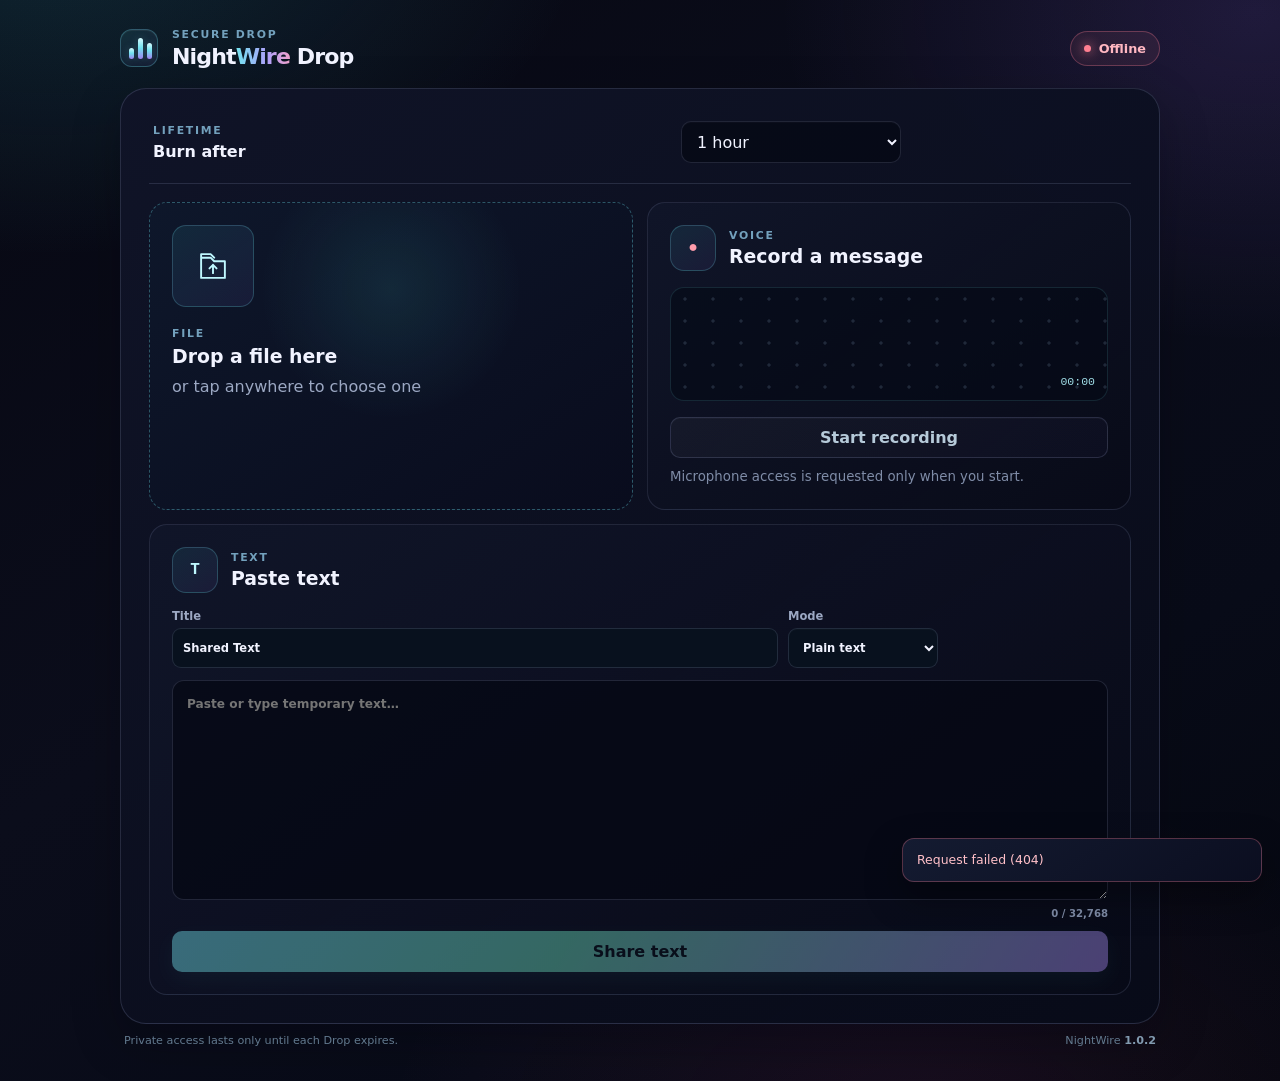
==== commit ea0a176c: "feat: add Library and text capabilities" ====
--- a/static/index.html
+++ b/static/index.html
@@ -16,57 +16,27 @@
       <a class="brand" href="/files" data-route-link="files" aria-label="NightWire files">
         <div class="brand-mark" aria-hidden="true"><span></span><span></span><span></span></div>
         <div>
-          <p class="eyebrow">LOCAL SHARING NODE</p>
-          <h1>Night<span>Wire</span></h1>
+          <p class="eyebrow">SECURE DROP</p>
+          <h1>Night<span>Wire</span> Drop</h1>
         </div>
       </a>
       <div class="status-pill"><i></i><span id="statusText">Connecting</span></div>
     </header>
 
-    <nav class="main-navigation" aria-label="NightWire pages">
-      <a class="nav-item" href="/files" data-route="files">
-        <svg viewBox="0 0 24 24" aria-hidden="true"><path d="M3 7h7l2 2h9v11H3zM3 7V4h7l2 3"></path></svg>
-        <span><strong>Files</strong><small>Upload &amp; download</small></span>
-      </a>
-      <a class="nav-item" href="/clipboard" data-route="clipboard">
-        <svg viewBox="0 0 24 24" aria-hidden="true"><path d="M9 5h6m-7 3h8m-9 3h10M8 3h8v4H8zM6 5H5a2 2 0 0 0-2 2v13h18V7a2 2 0 0 0-2-2h-1"></path></svg>
-        <span><strong>Clipboard</strong><small>Shared text manager</small></span>
-      </a>
-      <a class="nav-item" href="/clients" data-route="clients">
-        <svg viewBox="0 0 24 24" aria-hidden="true"><path d="M8 11a4 4 0 1 0 0-8 4 4 0 0 0 0 8Zm8.5-1a3.5 3.5 0 1 0 0-7M2 21a6 6 0 0 1 12 0m1-7.5A5.5 5.5 0 0 1 22 19"></path></svg>
-        <span><strong>Clients</strong><small>Devices &amp; QR</small></span>
-      </a>
-    </nav>
-
     <section id="filesPage" class="page-view" data-page="files" hidden>
-      <section class="hero-grid">
-        <div class="hero-copy">
-          <p class="eyebrow">FILE SHARING</p>
-          <h2>Move files at full LAN speed</h2>
-          <p class="subtitle">Uploads stream directly to disk. Choose optional protection before uploading; passwords are permanent, while auto-delete can be changed later by any connected client.</p>
-          <div class="quick-stats">
-            <div><span id="fileCount">0</span><small>FILES</small></div>
-            <div><span id="storageFree">—</span><small>FREE</small></div>
-            <div><span id="protectedFileCount">0</span><small>LOCKED</small></div>
-          </div>
-        </div>
-
-        <section id="dropzone" class="dropzone" tabindex="0" aria-label="Upload files">
-          <input id="fileInput" type="file" multiple hidden>
-          <div class="upload-emblem" aria-hidden="true">
-            <svg viewBox="0 0 64 64"><path class="upload-cloud" d="M19.5 48.5h27A11.5 11.5 0 0 0 48 25.6 16.5 16.5 0 0 0 16.7 21 13.8 13.8 0 0 0 19.5 48.5Z"></path><path class="upload-arrow" d="M32 43V25m0 0-7 7m7-7 7 7"></path></svg>
-          </div>
-          <h3>Drop files to transmit</h3>
-          <p>or <button id="browseButton" type="button">browse your device</button></p>
-          <small>New files default to unlimited retention and no password</small>
-          <div class="creation-options upload-options" data-upload-control>
-            <label class="option-field">
-              <span>Auto-delete</span>
+      <section class="drop-product" aria-label="Create a Secure Drop">
+        <section class="drop-composer" aria-label="Create a Drop">
+          <div class="lifetime-control">
+            <div>
+              <p class="eyebrow">LIFETIME</p>
+              <strong>Burn after</strong>
+            </div>
+            <label class="option-field lifetime-select">
+              <span class="sr-only">Drop lifetime</span>
               <select id="fileExpiryPreset">
-                <option value="0" selected>Unlimited / never</option>
                 <option value="600">10 minutes</option>
                 <option value="1800">30 minutes</option>
-                <option value="3600">1 hour</option>
+                <option value="3600" selected>1 hour</option>
                 <option value="21600">6 hours</option>
                 <option value="86400">24 hours</option>
                 <option value="custom">Custom duration…</option>
@@ -76,17 +46,53 @@
               <input id="fileCustomExpiry" type="number" min="1" max="525600" step="1" value="60" inputmode="numeric">
               <span>minutes</span>
             </label>
-            <div class="password-pair">
-              <label class="option-field">
-                <span>Optional password</span>
-                <input id="filePassword" type="password" maxlength="256" autocomplete="new-password" placeholder="Leave empty for no password">
+          </div>
+
+          <div class="drop-method-grid">
+            <section id="dropzone" class="drop-method file-drop-method" tabindex="0" aria-label="Choose a file Drop">
+              <input id="fileInput" type="file" hidden>
+              <div class="method-icon" aria-hidden="true">
+                <svg viewBox="0 0 32 32"><path d="M6 9h8l3 3h9v14H6zM6 9V6h8l3 3"></path><path d="M16 22v-7m0 0-3 3m3-3 3 3"></path></svg>
+              </div>
+              <p class="eyebrow">FILE</p>
+              <h3>Drop a file here</h3>
+              <p>or tap anywhere to choose one</p>
+            </section>
+
+            <section class="drop-method voice-drop-method" aria-labelledby="voiceDropTitle">
+              <div class="method-heading">
+                <div class="method-icon voice-icon" aria-hidden="true">●</div>
+                <div><p class="eyebrow">VOICE</p><h3 id="voiceDropTitle">Record a message</h3></div>
+              </div>
+              <div class="voice-visualizer-shell" aria-hidden="true">
+                <canvas id="voiceVisualizer" class="voice-visualizer" width="480" height="112"></canvas>
+                <span id="voiceElapsed" class="voice-elapsed">00:00</span>
+              </div>
+              <div class="voice-recorder">
+                <input id="voiceCaptureInput" type="file" accept="audio/*" capture hidden>
+                <button id="recordVoiceButton" class="secondary-button" type="button">Start recording</button>
+                <button id="stopVoiceButton" class="danger-button hidden" type="button">Stop &amp; share</button>
+                <small id="voiceStatus">Microphone access is requested only when you start.</small>
+              </div>
+            </section>
+
+            <section class="drop-method text-drop-method" aria-labelledby="textDropTitle">
+              <div class="method-heading">
+                <div class="method-icon" aria-hidden="true">T</div>
+                <div><p class="eyebrow">TEXT</p><h3 id="textDropTitle">Paste text</h3></div>
+              </div>
+              <div class="drop-text-options">
+                <label><span>Title</span><input id="dropTextTitle" type="text" maxlength="255" value="Shared Text" autocomplete="off"></label>
+                <label><span>Mode</span><select id="dropTextMode"><option value="plain">Plain text</option><option value="markdown">Markdown</option><option value="code">Source code</option></select></label>
+                <label id="dropTextLanguageWrap" class="hidden"><span>Language</span><select id="dropTextLanguage"><option value="">Auto-detect</option><option>javascript</option><option>typescript</option><option>python</option><option>html</option><option>css</option><option>sql</option><option>shell</option><option>json</option><option>yaml</option></select></label>
+              </div>
+              <label class="quick-text-compose">
+                <span class="sr-only">Text to share</span>
+                <textarea id="dropTextInput" rows="8" maxlength="32768" placeholder="Paste or type temporary text…"></textarea>
+                <small id="dropTextCharacterCount">0 / 32,768</small>
               </label>
-              <label id="filePasswordConfirmWrap" class="option-field hidden">
-                <span>Confirm password</span>
-                <input id="filePasswordConfirm" type="password" maxlength="256" autocomplete="new-password">
-              </label>
-            </div>
-            <small class="immutable-note">A password set here cannot be changed or removed after upload.</small>
+              <button id="shareTextDropButton" class="primary-button" type="button" disabled>Share text</button>
+            </section>
           </div>
         </section>
       </section>
@@ -99,24 +105,25 @@
         <div id="transferList" class="transfer-list"></div>
       </section>
 
-      <section class="panel library-panel">
+      <section id="activeDropsPanel" class="panel library-panel hidden">
         <div class="panel-heading library-heading">
-          <div><p class="eyebrow">SHARED DIRECTORY</p><h3>Available files</h3></div>
+          <div><p class="eyebrow">ACTIVE DROPS</p><h3>Available until they expire</h3></div>
           <div class="library-actions">
-            <label class="search-box">
-              <svg viewBox="0 0 24 24" aria-hidden="true"><path d="m21 21-4.3-4.3m2.3-5.2a7.5 7.5 0 1 1-15 0 7.5 7.5 0 0 1 15 0Z"></path></svg>
-              <input id="searchInput" type="search" placeholder="Filter files" autocomplete="off">
-            </label>
             <button id="refreshButton" class="icon-button" type="button" title="Refresh" aria-label="Refresh files">
               <svg viewBox="0 0 24 24" aria-hidden="true"><path d="M20 6v5h-5M4 18v-5h5M6.1 9A7 7 0 0 1 18 6.5L20 11M4 13l2 4.5A7 7 0 0 0 17.9 15"></path></svg>
             </button>
           </div>
         </div>
-        <div class="manager-hint"><strong>Lifecycle controls</strong><span>Passwords are fixed at upload. Any connected client may edit only the auto-delete countdown; protected downloads and deletion still require the password.</span></div>
+        <p class="active-drops-note">Trusted mode keeps every active Drop available here with a reusable access link, QR code, and direct download.</p>
         <div id="fileList" class="file-list"></div>
         <div id="emptyState" class="empty-state">
-          <div class="empty-icon">∅</div><h4>No files available</h4><p>Upload something to make it visible to every device on this network.</p>
-        </div>
+          <div class="empty-icon">+</div><h4>No active Drops</h4><p>Create one above. It will remain available through its private link until expiration.</p>
+        </div>
+      </section>
+      <section id="activeDropsUnavailable" class="panel policy-panel hidden">
+        <p class="eyebrow">DEPLOYMENT POLICY</p>
+        <h3>Active Drops are hidden</h3>
+        <p>This profile exposes no directory. Create a Drop above and keep its generated access link.</p>
       </section>
     </section>
 
@@ -230,7 +237,7 @@
       </div>
     </section>
 
-    <footer><span>Serving <strong id="serverDirectory">./files</strong></span><span>NightWire <strong id="versionText">1.0.2</strong></span></footer>
+    <footer><span>Private access lasts only until each Drop expires.</span><span>NightWire <strong id="versionText">1.0.2</strong></span></footer>
   </main>
 
   <div id="settingsModal" class="modal-backdrop hidden" role="presentation">
@@ -251,7 +258,7 @@
             <option value="3600">1 hour from now</option>
             <option value="21600">6 hours from now</option>
             <option value="86400">24 hours from now</option>
-            <option value="0">Unlimited / never</option>
+            <option id="settingsUnlimitedOption" value="0">Unlimited / never</option>
             <option value="custom">Custom duration…</option>
           </select>
           <label id="settingsCustomExpiryWrap" class="custom-duration hidden">
@@ -276,7 +283,16 @@
     </section>
   </div>
 
+  <div id="shareModal" class="modal-backdrop hidden" role="presentation">
+    <section class="modal-card password-card" role="dialog" aria-modal="true" aria-labelledby="shareTitle">
+      <div class="modal-heading"><div><p class="eyebrow">DROP READY</p><h3 id="shareTitle">Share this private link</h3><p>The Access Key appears only in this URL. Anyone with the complete link can access the Drop until it expires.</p></div><button id="closeShareButton" class="modal-close" type="button" aria-label="Close share link">×</button></div>
+      <label class="form-field"><span>Complete share URL</span><input id="shareUrlInput" type="url" readonly></label>
+      <div class="share-link-qr"><img id="shareQrImage" alt="QR code containing the complete Drop share URL"><p>Scan to open this exact share URL, including its Access Key.</p></div>
+      <div class="modal-actions"><button id="dismissShareButton" class="secondary-button" type="button">Done</button><button id="copyShareButton" class="primary-button" type="button">Copy share link</button></div>
+    </section>
+  </div>
+
   <div id="toastRegion" class="toast-region" aria-live="polite" aria-atomic="true"></div>
-  <script src="/static/app.js?v=1.0.2" defer></script>
+  <script type="module" src="/static/app.js?v=1.0.2"></script>
 </body>
 </html>
--- a/static/styles.css
+++ b/static/styles.css
@@ -174,6 +174,9 @@
 .status-badge.locked { border-color: rgba(248, 200, 107, 0.24); background: rgba(248, 200, 107, 0.07); color: #f8d692; }
 .status-badge.expiring { border-color: rgba(100, 216, 255, 0.2); background: rgba(100, 216, 255, 0.06); color: #a7eaff; }
 .status-badge.unlimited { color: #7f9aad; }
+.status-badge.security-clean { border-color: rgba(110, 231, 183, 0.24); color: #aef4d7; }
+.status-badge.security-warning { border-color: rgba(248, 200, 107, 0.28); background: rgba(248, 200, 107, 0.07); color: #f8d692; }
+.status-badge.security-danger { border-color: rgba(255, 127, 145, 0.34); background: rgba(255, 127, 145, 0.1); color: #ffc0c9; }
 
 .empty-state { display: grid; place-items: center; min-height: 230px; padding: 32px; color: var(--muted); text-align: center; }
 .empty-state .empty-icon { display: grid; place-items: center; width: 58px; height: 58px; margin-bottom: 12px; border: 1px solid var(--line); border-radius: 50%; color: #6e8ca3; font-family: var(--mono); font-size: 1.35rem; }
@@ -596,9 +599,85 @@
   box-shadow: 0 14px 36px rgba(0, 0, 0, 0.34);
 }
 
+.share-page-body {
+  min-height: 100vh;
+  display: grid;
+  place-items: center;
+  padding: 24px;
+}
+.share-page { width: min(620px, 100%); }
+.share-brand {
+  display: inline-block;
+  margin-bottom: 18px;
+  color: var(--text);
+  font-size: 1.05rem;
+  font-weight: 850;
+  letter-spacing: 0.02em;
+  text-decoration: none;
+}
+.share-card {
+  padding: clamp(24px, 6vw, 46px);
+  border: 1px solid rgba(132, 218, 239, 0.22);
+  border-radius: 24px;
+  background:
+    radial-gradient(circle at 100% 0%, rgba(149, 102, 231, 0.12), transparent 42%),
+    linear-gradient(145deg, rgba(18, 21, 42, 0.98), rgba(9, 11, 27, 0.98));
+  box-shadow: 0 28px 80px rgba(0, 0, 0, 0.42);
+}
+.share-card h1 { margin: 8px 0 10px; overflow-wrap: anywhere; }
+.share-status { color: var(--muted); line-height: 1.6; }
+.security-warning { margin: 18px 0 0; padding: 13px 15px; border: 1px solid rgba(248, 200, 107, 0.3); border-radius: 12px; background: rgba(248, 200, 107, 0.08); color: #f8d692; line-height: 1.55; }
+.security-warning.malicious { border-color: rgba(255, 127, 145, 0.38); background: rgba(255, 127, 145, 0.11); color: #ffc0c9; }
+.primary-button.hold-confirming { background: rgba(255, 127, 145, 0.16); color: #ffc0c9; }
+.action-button.hold-confirming { border-color: rgba(255, 127, 145, 0.38); background: rgba(255, 127, 145, 0.12); color: #ffc0c9; }
+.share-details { display: grid; gap: 1px; margin: 26px 0; border-radius: 14px; overflow: hidden; }
+.share-details div { display: grid; grid-template-columns: 90px 1fr; gap: 16px; padding: 12px 14px; background: rgba(255, 255, 255, 0.035); }
+.share-details dt { color: var(--muted); }
+.share-details dd { margin: 0; text-align: right; overflow-wrap: anywhere; }
+.share-download { display: grid; gap: 16px; }
+.share-download .primary-button { width: 100%; }
+.share-footnote { margin: 22px 0 0; color: #7f8ca7; font-size: 0.78rem; line-height: 1.55; }
+
+.quick-drop-panel { margin-top: 20px; }
+.quick-drop-grid { display: grid; grid-template-columns: minmax(0, 1.45fr) minmax(240px, 0.75fr); gap: 18px; }
+.quick-text-compose { display: grid; gap: 8px; color: #9eabc4; font-size: 0.76rem; font-weight: 760; }
+.quick-text-compose textarea,
+.drop-text-preview {
+  width: 100%;
+  padding: 14px;
+  border: 1px solid rgba(190, 203, 247, 0.15);
+  border-radius: 12px;
+  color: var(--text);
+  background: rgba(5, 8, 19, 0.7);
+  line-height: 1.55;
+  resize: vertical;
+  outline: none;
+}
+.quick-text-compose textarea:focus { border-color: rgba(121, 233, 255, 0.5); box-shadow: 0 0 0 3px rgba(99, 217, 237, 0.07); }
+.quick-text-compose small { justify-self: end; color: #7f8ca7; }
+.quick-drop-controls { display: grid; align-content: start; gap: 10px; }
+.quick-drop-controls .primary-button,
+.quick-drop-controls .secondary-button,
+.quick-drop-controls .danger-button { width: 100%; }
+.voice-recorder { display: grid; gap: 9px; padding-top: 7px; border-top: 1px solid var(--line); }
+.voice-recorder small { color: #7f8ca7; line-height: 1.5; }
+.danger-button { min-height: 42px; border: 1px solid rgba(255, 127, 145, 0.28); border-radius: 10px; background: rgba(255, 127, 145, 0.09); color: #ffc0c9; cursor: pointer; }
+.policy-panel { margin-top: 20px; text-align: center; }
+.policy-panel h3 { margin: 6px 0 8px; }
+.policy-panel > p:last-child { max-width: 650px; margin: 0 auto; color: var(--muted); line-height: 1.6; }
+.share-link-qr { display: grid; grid-template-columns: 132px 1fr; align-items: center; gap: 16px; margin: 18px 0; padding: 12px; border: 1px solid var(--line); border-radius: 14px; background: rgba(5, 8, 19, 0.55); }
+.share-link-qr img { width: 132px; height: 132px; padding: 7px; border-radius: 10px; background: #fff; }
+.share-link-qr p { margin: 0; color: var(--muted); line-height: 1.55; }
+.drop-text-preview { max-height: 320px; margin: 0 0 14px; overflow: auto; white-space: pre-wrap; word-break: break-word; font-family: var(--mono); }
+.text-read-only-view { padding:18px; border:1px solid var(--line); border-radius:12px; background:#07101c; text-align:left; white-space:normal; font-family:var(--sans); }.text-read-only-view h1,.text-read-only-view h2,.text-read-only-view h3 { color:var(--text); }.text-read-only-view p,.text-read-only-view li,.text-read-only-view blockquote { line-height:1.65; }.text-read-only-view a { color:var(--cyan); }.text-read-only-view blockquote { margin-left:0; padding-left:14px; border-left:3px solid #3a7382; color:#a9c0ce; }.text-read-only-view code { padding:.1em .3em; border-radius:4px; background:#030810; color:#bdefff; }.text-read-only-view pre { overflow:auto; padding:14px; border:1px solid var(--line); border-radius:9px; background:#030810; }.text-read-only-view .text-plain-block { margin:0; white-space:pre-wrap; }.text-read-only-view .text-code-block code { display:block; padding:0; background:transparent; }.text-code-line { display:grid; grid-template-columns:4ch minmax(0,1fr); min-height:1.55em; }.text-line-number { padding-right:10px; color:#536d80; text-align:right; user-select:none; }.text-code-value { white-space:pre; }.tok-comment { color:#6d8a78; }.tok-string { color:#d6c286; }.tok-number { color:#b6a0f7; }.tok-keyword { color:#64d5e7; font-weight:700; }.text-remote-omitted { color:#eabf71; font-style:italic; }
+.text-read-only-view>img,.text-read-only-view>video { display:block; width:auto; max-width:100%; max-height:65vh; margin:auto; }.text-read-only-view>audio { width:100%; }.text-read-only-view>iframe { width:100%; min-height:60vh; border:0; background:#fff; }.share-preview-fallback { margin:0; padding:18px; color:var(--muted); text-align:center; }
+.drop-audio { width: 100%; margin: 0 0 18px; }
+
 @media (max-width: 680px) {
   .password-pair { grid-template-columns: 1fr; }
   .creation-options { padding: 12px; }
+  .quick-drop-grid { grid-template-columns: 1fr; }
+  .share-link-qr { grid-template-columns: 1fr; justify-items: center; text-align: center; }
 }
 
 @media (prefers-reduced-motion: reduce) {
@@ -609,3 +688,283 @@
   html, body { overflow-x: clip; }
 }
 
+/* Secure Drop primary experience: one content choice, one lifetime, one link. */
+.sr-only {
+  position: absolute !important;
+  width: 1px !important;
+  height: 1px !important;
+  padding: 0 !important;
+  margin: -1px !important;
+  overflow: hidden !important;
+  clip: rect(0, 0, 0, 0) !important;
+  white-space: nowrap !important;
+  border: 0 !important;
+}
+
+.topbar,
+.drop-product,
+.transfer-panel,
+.library-panel,
+.policy-panel,
+footer { width: min(1040px, 100%); margin-inline: auto; }
+
+.drop-product-intro {
+  padding: clamp(34px, 6vw, 68px) clamp(22px, 6vw, 64px) 34px;
+  text-align: center;
+}
+.drop-product-intro h2 {
+  max-width: 760px;
+  margin: 0 auto;
+  font-size: clamp(2.7rem, 7vw, 5.4rem);
+  line-height: 0.94;
+  letter-spacing: -0.07em;
+}
+.drop-product-intro > p:not(.eyebrow) {
+  max-width: 650px;
+  margin: 22px auto 0;
+  color: var(--muted);
+  font-size: 1rem;
+  line-height: 1.7;
+}
+.workflow-steps {
+  display: inline-flex;
+  align-items: center;
+  gap: 18px;
+  margin: 28px 0 0;
+  padding: 0;
+  color: #aab5ce;
+  list-style: none;
+  font-size: 0.76rem;
+  font-weight: 760;
+}
+.workflow-steps li { display: inline-flex; align-items: center; gap: 7px; }
+.workflow-steps li + li::before { content: "→"; margin-right: 11px; color: #59647c; }
+.workflow-steps span {
+  display: grid;
+  place-items: center;
+  width: 24px;
+  height: 24px;
+  border: 1px solid rgba(113, 227, 239, 0.25);
+  border-radius: 50%;
+  background: rgba(113, 227, 239, 0.07);
+  color: #bdf8ff;
+  font-family: var(--mono);
+  font-size: 0.68rem;
+}
+
+.drop-composer {
+  padding: clamp(18px, 3vw, 28px);
+  border: 1px solid rgba(187, 201, 244, 0.16);
+  border-radius: 26px;
+  background: linear-gradient(145deg, rgba(16, 20, 40, 0.98), rgba(8, 11, 25, 0.97));
+  box-shadow: var(--shadow);
+}
+.lifetime-control {
+  display: grid;
+  grid-template-columns: minmax(0, 1fr) minmax(180px, 220px) minmax(170px, 210px);
+  align-items: center;
+  gap: 16px;
+  margin-bottom: 18px;
+  padding: 4px 4px 20px;
+  border-bottom: 1px solid var(--line);
+}
+.lifetime-control strong { display: block; font-size: 1rem; }
+.lifetime-control small { display: block; margin-top: 5px; color: #7f8ca7; line-height: 1.45; }
+.lifetime-select select { width: 100%; }
+.lifetime-control > .custom-duration.hidden { display: none !important; }
+
+.drop-method-grid {
+  display: grid;
+  grid-template-columns: repeat(2, minmax(0, 1fr));
+  align-items: stretch;
+  gap: 14px;
+}
+.drop-method {
+  min-width: 0;
+  padding: 22px;
+  border: 1px solid rgba(187, 201, 244, 0.13);
+  border-radius: 18px;
+  background: linear-gradient(145deg, rgba(17, 22, 42, 0.82), rgba(8, 10, 23, 0.78));
+}
+.drop-method h3 { margin: 0; font-size: 1.18rem; }
+.file-drop-method {
+  min-height: 250px;
+  justify-content: center;
+  border-style: dashed;
+  border-color: rgba(111, 224, 240, 0.34);
+  border-radius: 18px;
+  background:
+    radial-gradient(circle at 50% 28%, rgba(73, 215, 222, 0.11), transparent 40%),
+    linear-gradient(145deg, rgba(14, 24, 43, 0.92), rgba(9, 12, 29, 0.9));
+  box-shadow: none;
+}
+.file-drop-method:hover,
+.file-drop-method:focus-visible,
+.file-drop-method.dragging {
+  border-color: rgba(116, 231, 245, 0.68);
+  background:
+    radial-gradient(circle at 50% 28%, rgba(78, 222, 227, 0.16), transparent 42%),
+    linear-gradient(145deg, rgba(17, 30, 50, 0.96), rgba(12, 15, 35, 0.95));
+}
+.file-drop-method .method-icon { width: 82px; height: 82px; margin-bottom: 20px; }
+.file-drop-method > p:not(.eyebrow) { margin: 10px 0 0; color: var(--muted); }
+.file-drop-method small { margin-top: 8px; }
+.method-icon {
+  display: grid;
+  place-items: center;
+  width: 46px;
+  height: 46px;
+  flex: 0 0 auto;
+  border: 1px solid rgba(113, 227, 239, 0.22);
+  border-radius: 14px;
+  background: linear-gradient(145deg, rgba(65, 211, 221, 0.1), rgba(144, 99, 226, 0.09));
+  color: #bff8ff;
+  font-family: var(--mono);
+  font-weight: 850;
+}
+.method-icon svg { width: 38px; fill: none; stroke: currentColor; stroke-width: 1.6; stroke-linecap: round; stroke-linejoin: round; }
+.method-heading { display: flex; align-items: center; gap: 13px; margin-bottom: 16px; }
+.method-heading .eyebrow { margin-bottom: 3px; }
+.method-description { margin: 0 0 18px; color: var(--muted); font-size: 0.82rem; line-height: 1.6; }
+.text-drop-method { grid-column: 1 / -1; min-height: 340px; }
+.text-drop-method .quick-text-compose { margin-bottom: 12px; }
+.drop-text-options { display:grid; grid-template-columns:minmax(160px,1fr) 150px 160px; gap:10px; margin-bottom:12px; }.drop-text-options label { display:grid; gap:5px; color:var(--muted); font-size:.72rem; font-weight:750; }.drop-text-options input,.drop-text-options select { min-height:40px; min-width:0; padding:8px 10px; border:1px solid var(--line); border-radius:9px; background:#08111e; color:var(--text); }
+.text-drop-method textarea { min-height: 220px; resize: vertical; }
+.text-drop-method .primary-button,
+.voice-drop-method .secondary-button,
+.voice-drop-method .danger-button { width: 100%; }
+.voice-drop-method .voice-recorder { padding-top: 0; border-top: 0; }
+.voice-drop-method { min-height: 250px; }
+@media (max-width:650px) { .drop-text-options { grid-template-columns:1fr; } }
+.voice-visualizer-shell {
+  position: relative;
+  min-height: 112px;
+  margin: 12px 0 16px;
+  padding: 12px 52px 12px 12px;
+  overflow: hidden;
+  border: 1px solid rgba(113, 227, 239, 0.13);
+  border-radius: 14px;
+  background-color: rgba(4, 10, 22, 0.58);
+  background-image: radial-gradient(circle, rgba(129, 160, 185, 0.2) 1.5px, transparent 1.7px);
+  background-size: 28px 22px;
+}
+.voice-visualizer { display: block; width: 100%; height: 88px; }
+.voice-visualizer.recording { filter: drop-shadow(0 0 10px rgba(104, 229, 238, 0.24)); }
+.voice-elapsed {
+  position: absolute;
+  right: 12px;
+  bottom: 12px;
+  color: #9edbe4;
+  font-family: var(--mono);
+  font-size: 0.72rem;
+}
+.voice-icon { color: #ff9cab; }
+
+.transfer-panel { margin-top: 18px; }
+.library-panel,
+.policy-panel { margin-top: 22px; }
+.active-drops-note { margin: -4px 0 18px; color: #8795af; font-size: 0.78rem; line-height: 1.6; }
+
+@media (max-width: 780px) {
+  .drop-product { padding-top: 8px; }
+  .lifetime-control { grid-template-columns: 1fr; }
+  .drop-method-grid { grid-template-columns: 1fr; }
+  .text-drop-method { grid-column: auto; }
+  .file-drop-method { min-height: 230px; }
+}
+
+@media (max-width: 520px) {
+  .workflow-steps { display: grid; grid-template-columns: 1fr; justify-items: start; }
+  .workflow-steps li + li::before { content: none; }
+  .drop-composer { padding: 12px; border-radius: 20px; }
+  .drop-method { padding: 18px; }
+}
+
+/* Recipient-native media presentation. */
+.share-card h1 {
+  margin: 7px 0 8px;
+  font-size: clamp(1.12rem, 4vw, 1.55rem);
+  line-height: 1.25;
+  letter-spacing: -0.025em;
+}
+.drop-image-frame {
+  display: grid;
+  place-items: center;
+  margin: -12px -12px 24px;
+  min-height: 220px;
+  max-height: min(62vh, 680px);
+  overflow: hidden;
+  border: 1px solid rgba(147, 187, 218, 0.14);
+  border-radius: 18px;
+  background: rgba(2, 7, 15, 0.8);
+}
+.drop-image-frame img {
+  display: block;
+  width: 100%;
+  max-height: min(62vh, 680px);
+  object-fit: contain;
+  -webkit-touch-callout: default;
+  user-select: auto;
+}
+.drop-audio-player {
+  display: grid;
+  grid-template-columns: auto minmax(0, 1fr);
+  align-items: center;
+  gap: 16px;
+  margin: 0 0 18px;
+  padding: 16px;
+  border: 1px solid rgba(111, 224, 240, 0.2);
+  border-radius: 18px;
+  background:
+    radial-gradient(circle at 0% 50%, rgba(73, 215, 222, 0.12), transparent 45%),
+    rgba(5, 10, 22, 0.72);
+}
+.drop-audio-player audio { display: none; }
+.audio-play-button {
+  display: grid;
+  place-items: center;
+  width: 52px;
+  height: 52px;
+  border: 1px solid rgba(111, 224, 240, 0.34);
+  border-radius: 50%;
+  background: linear-gradient(145deg, rgba(78, 222, 227, 0.2), rgba(97, 111, 225, 0.17));
+  color: #d9fbff;
+  cursor: pointer;
+}
+.audio-play-icon {
+  width: 0;
+  height: 0;
+  margin-left: 4px;
+  border-top: 8px solid transparent;
+  border-bottom: 8px solid transparent;
+  border-left: 13px solid currentColor;
+}
+.audio-play-button.playing .audio-play-icon {
+  width: 13px;
+  height: 16px;
+  margin-left: 0;
+  border: 0;
+  border-left: 4px solid currentColor;
+  border-right: 4px solid currentColor;
+}
+.audio-timeline { display: grid; gap: 7px; }
+.audio-timeline input[type="range"] {
+  width: 100%;
+  height: 5px;
+  margin: 0;
+  accent-color: var(--cyan);
+  cursor: pointer;
+}
+.audio-timeline > div {
+  display: flex;
+  justify-content: space-between;
+  color: #869bb1;
+  font-family: var(--mono);
+  font-size: 0.7rem;
+}
+
+@media (max-width: 520px) {
+  .share-card { padding: 18px; }
+  .drop-image-frame { margin: -6px -6px 20px; border-radius: 14px; }
+  .share-details { margin: 18px 0; }
+}
